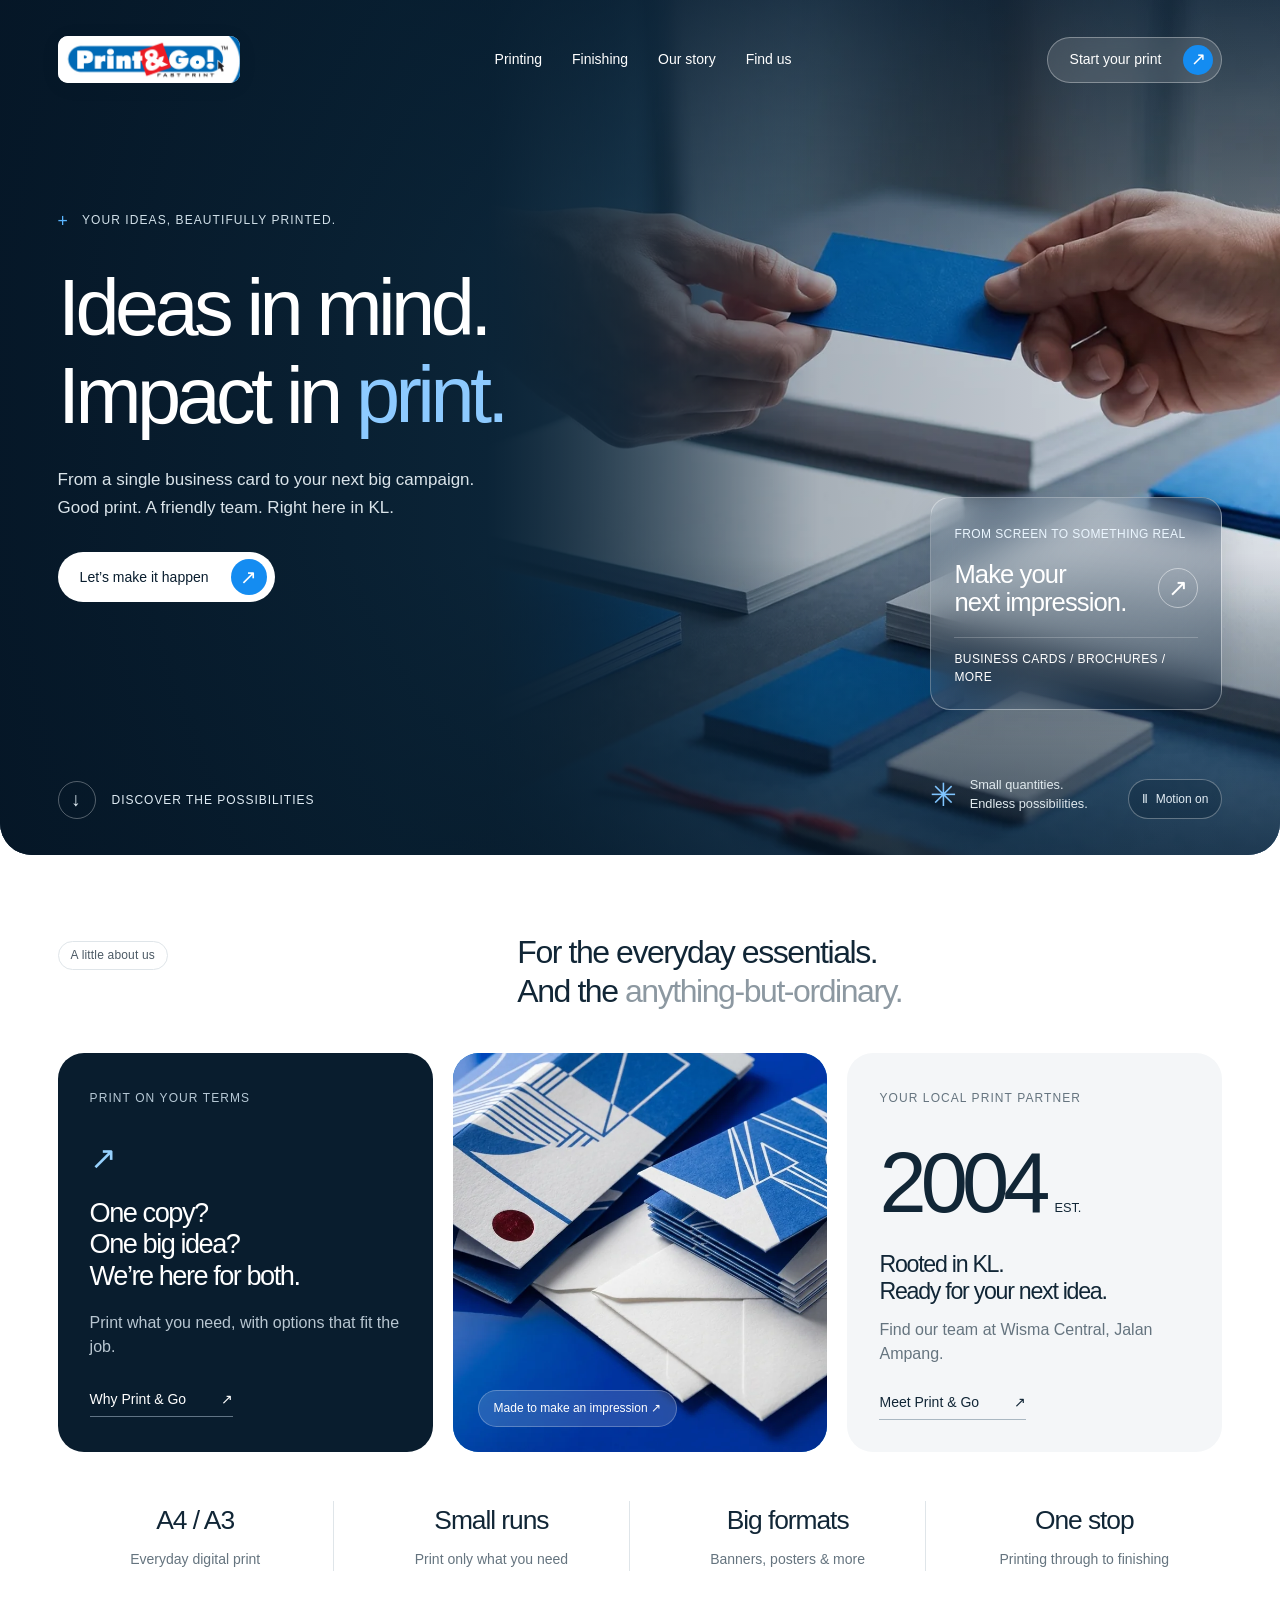
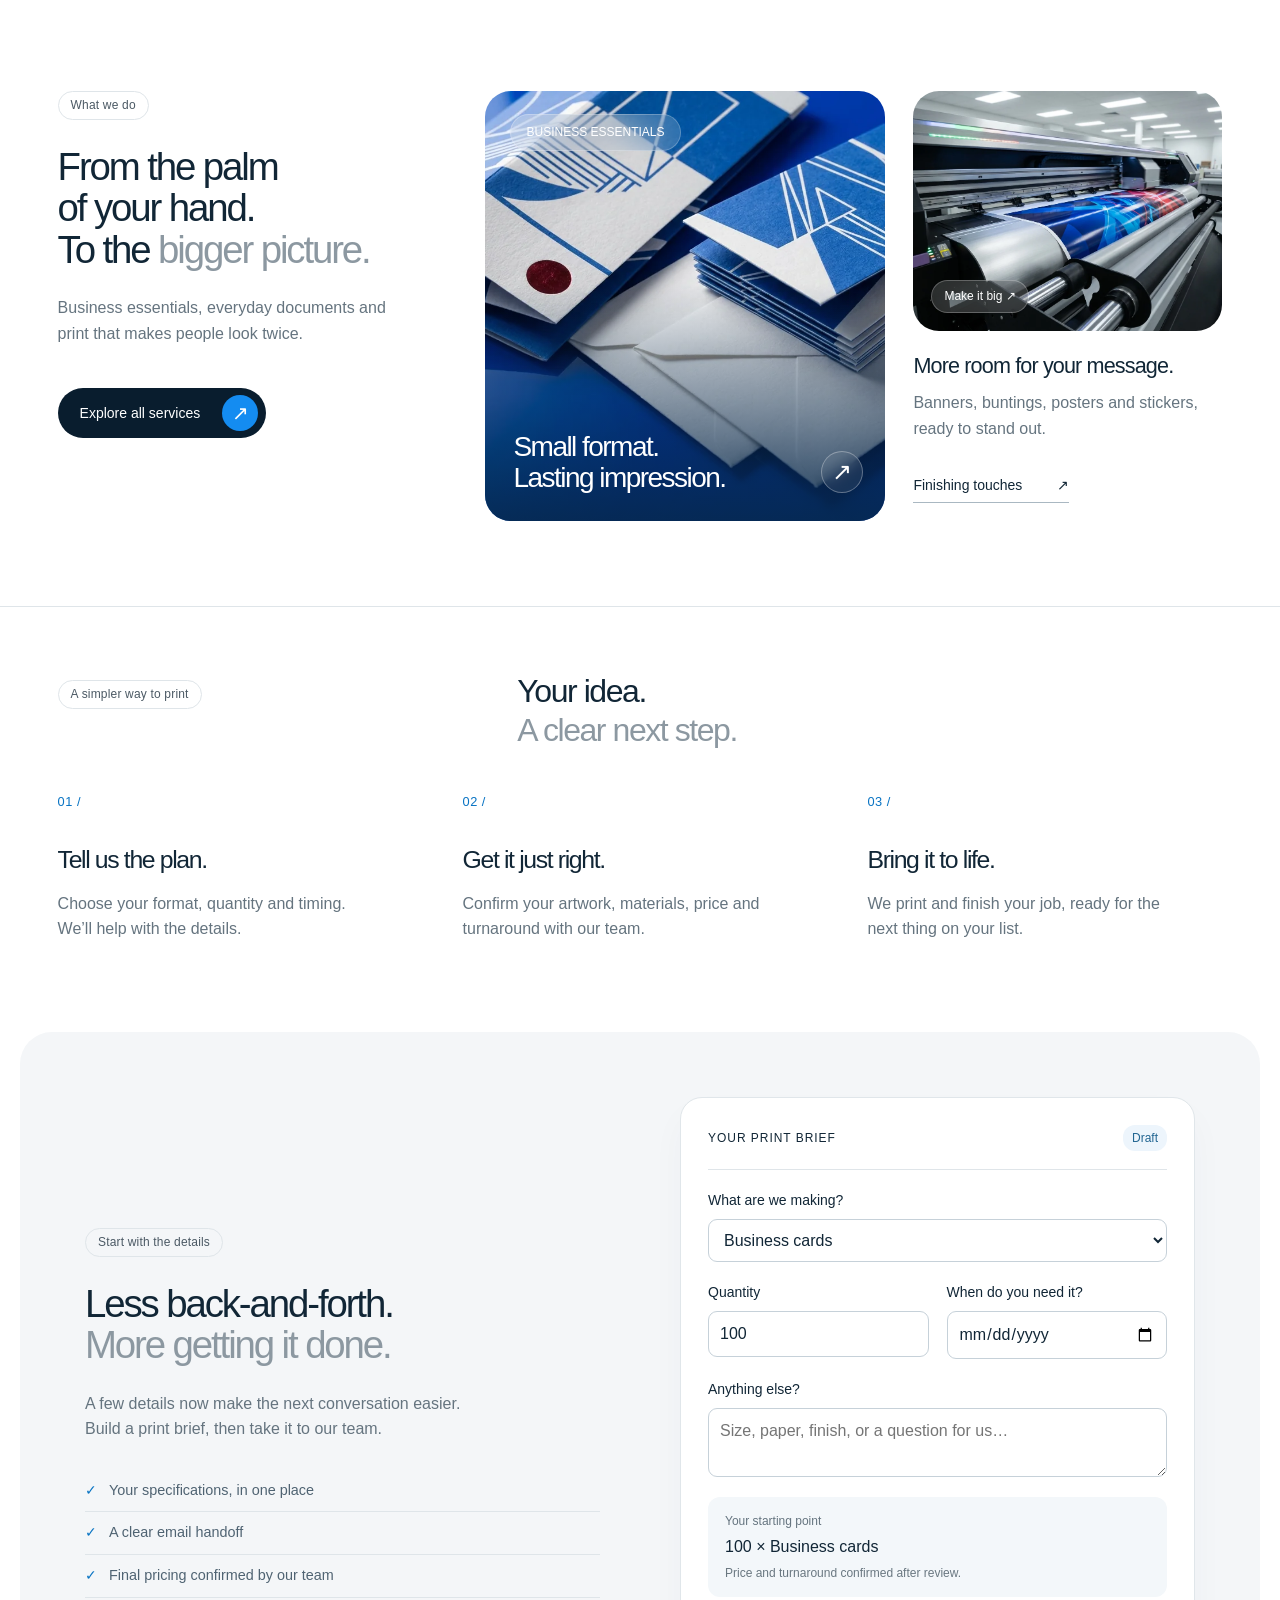
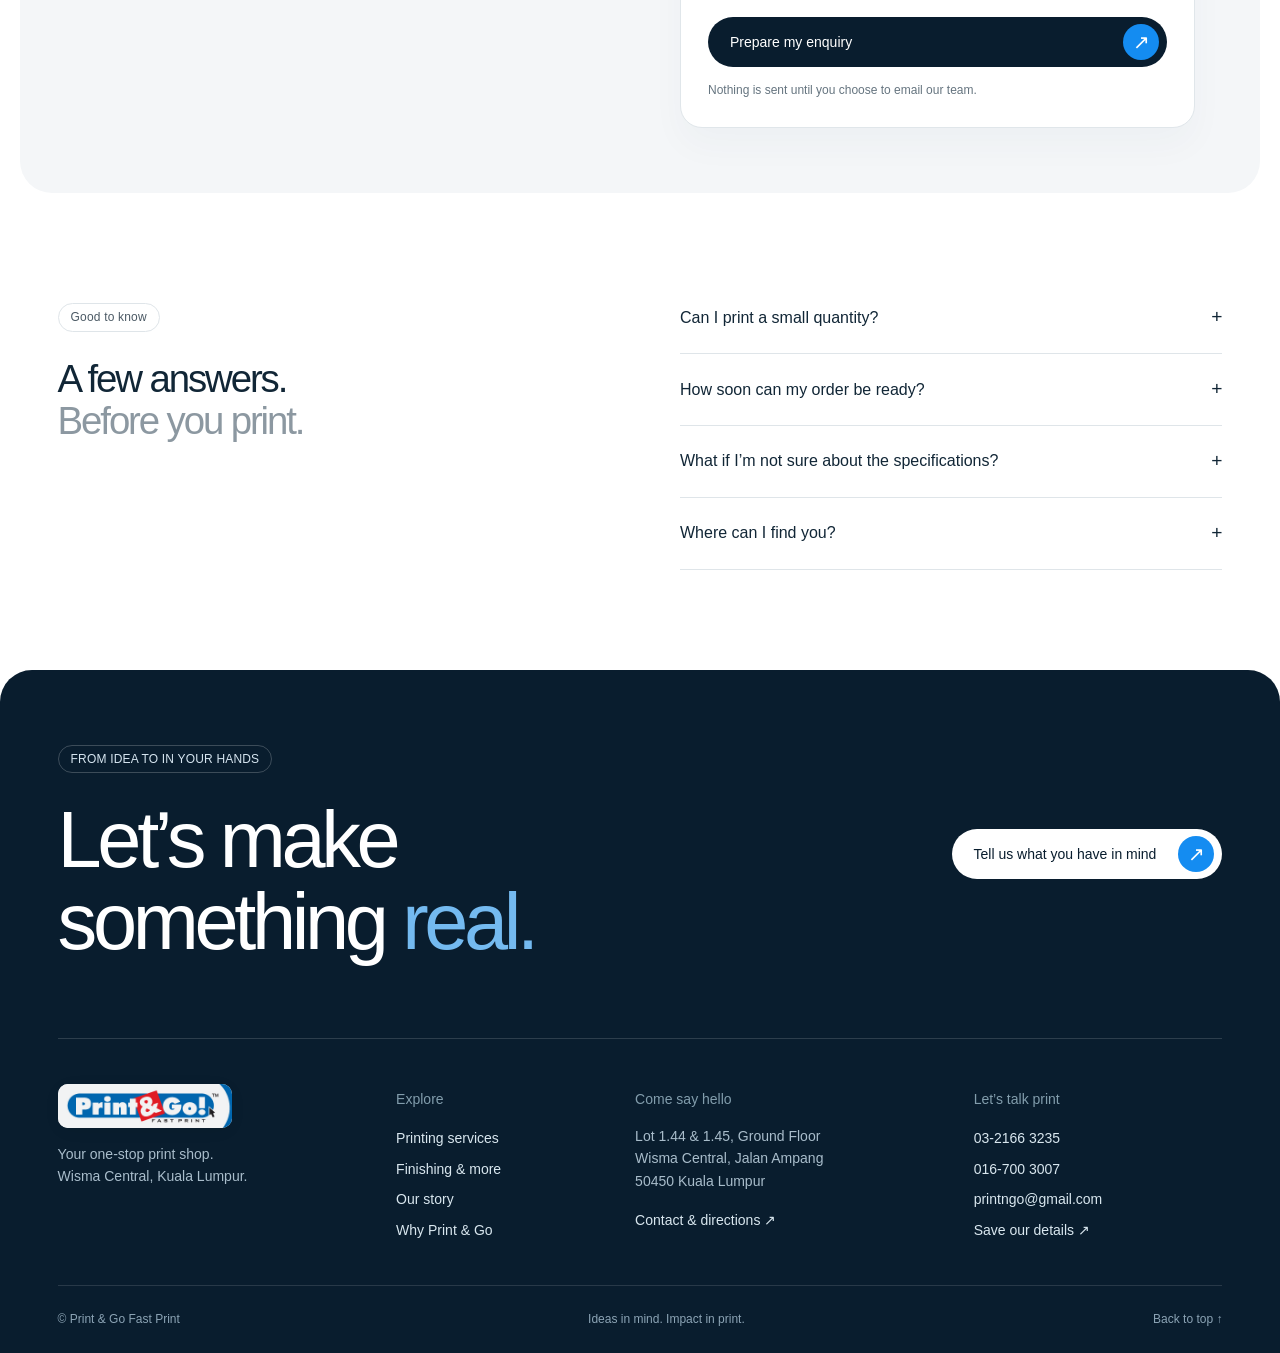
==== index.html @ 3a9301db "Publish updated Print and Go client demo" ====
<!doctype html><html lang="en"><head><meta charset="utf-8"><meta name="viewport" content="width=device-width, initial-scale=1"><meta name="theme-color" content="#092438"><title>Ideas in mind. Impact in print. | Print & Go Fast Print</title><meta name="description" content="Print & Go Fast Print, Wisma Central, Kuala Lumpur. Digital and offset printing, business cards, banners and finishing. Build your print brief and enquire."><link rel="icon" href="assets/favicon.svg" type="image/svg+xml"><link rel="preload" href="assets/dm-sans.woff2" as="font" type="font/woff2" crossorigin><link rel="stylesheet" href="assets/tokens.css"><link rel="stylesheet" href="assets/style.css"><link rel="stylesheet" href="assets/kinetic.css"><script type="module" src="assets/site.js"></script></head><body id="top" class="home"><a class="skip-link" href="#main">Skip to content</a><header class="site-header"><div class="nav-wrap"><a class="brand" href="index.html" aria-label="Print and Go home"><img src="assets/brand-header.jpg" alt="Print & Go Fast Print" width="990" height="100"></a><nav id="main-nav" aria-label="Main navigation"><a href="printingservices.html">Printing</a><a href="otherservices.html">Finishing</a><a href="aboutus.html">Our story</a><a href="contactus.html">Find us</a></nav><a class="button header-cta" href="contactus.html">Start your print <span class="arrow">↗</span></a><button class="menu-toggle" aria-expanded="false" aria-controls="main-nav" aria-label="Open navigation"><span></span><span></span></button></div></header><main id="main"><section class="hero" aria-labelledby="hero-title">
  <picture class="hero-image"><img src="assets/hero-print.webp" alt="Concept visual of hands sharing a blue business card above freshly printed stationery" fetchpriority="high" width="1600" height="900"></picture>
  <div class="hero-shade"></div>
  <div class="hero-content"><p class="eyebrow light"><span class="small-cross">+</span> YOUR IDEAS, BEAUTIFULLY PRINTED.</p>
    <h1 id="hero-title" class="kinetic" aria-label="Ideas in mind. Impact in print."><span class="line" aria-hidden="true"><span>Ideas in mind.</span></span><span class="line" aria-hidden="true"><span>Impact in <em class="kin-cycle"><span>print.</span><span>colour.</span><span>detail.</span></em></span></span></h1>
    <p class="hero-description">From a single business card to your next big campaign.<br> Good print. A friendly team. Right here in KL.</p>
    <a class="button light-button magnetic" href="contactus.html">Let’s make it happen <span class="arrow">↗</span></a>
  </div>
  <div class="hero-bottom"><a class="scroll-cue" href="#intro"><span>↓</span> DISCOVER THE POSSIBILITIES</a><div class="hero-caption"><span class="caption-mark">✳</span><p>Small quantities.<br>Endless possibilities.</p></div><button class="motion-toggle" type="button" aria-pressed="false" aria-label="Pause motion">Ⅱ <span>Motion on</span></button></div>
  <div class="hero-glass"><span class="mini-label">FROM SCREEN TO SOMETHING REAL</span><div><strong>Make your<br>next impression.</strong><a href="printingservices.html#business-cards" aria-label="Explore business card printing">↗</a></div><div class="glass-rule"></div><span>BUSINESS CARDS / BROCHURES / MORE</span></div>
</section>
<section id="intro" class="section intro-section">
 <div class="editorial-head reveal"><span class="label">A little about us</span><h2>For the everyday essentials.<br>And the <span class="muted">anything-but-ordinary.</span></h2></div>
 <div class="about-grid">
  <article class="panel navy reveal"><span class="mini-label">PRINT ON YOUR TERMS</span><span class="panel-symbol" aria-hidden="true">↗</span><h3>One copy?<br>One big idea?<br>We’re here for both.</h3><p>Print what you need, with options that fit the job.</p><a class="inline-link light" href="whyprintngo.html">Why Print & Go <span>↗</span></a></article>
  <a class="panel image-panel reveal" href="printingservices.html"><img src="assets/stationery.webp" loading="lazy" alt="Concept arrangement of blue business cards, brochures and envelopes" width="800" height="600"><span class="floating-label">Made to make an impression ↗</span></a>
  <article class="panel paper-panel reveal"><span class="mini-label">YOUR LOCAL PRINT PARTNER</span><strong class="year">2004<span>EST.</span></strong><h3>Rooted in KL.<br>Ready for your next idea.</h3><p>Find our team at Wisma Central, Jalan Ampang.</p><a class="inline-link" href="aboutus.html">Meet Print & Go <span>↗</span></a></article>
 </div>
 <div class="fact-row reveal"><div><strong>A4 / A3</strong><span>Everyday digital print</span></div><div><strong>Small runs</strong><span>Print only what you need</span></div><div><strong>Big formats</strong><span>Banners, posters & more</span></div><div><strong>One stop</strong><span>Printing through to finishing</span></div></div>
</section>
<section class="section services-section" id="services">
 <div class="service-layout"><div class="service-intro reveal"><span class="label">What we do</span><h2>From the palm<br>of your hand.<br>To the <span class="muted">bigger picture.</span></h2><p>Business essentials, everyday documents and print that makes people look twice.</p><a class="button dark-button" href="printingservices.html">Explore all services <span class="arrow">↗</span></a></div>
 <a class="feature-service reveal" href="printingservices.html#business-cards"><img src="assets/stationery.webp" loading="lazy" alt="Tactile blue and white printed stationery" width="800" height="600"><span class="floating-label top">BUSINESS ESSENTIALS</span><div class="service-image-caption"><h3>Small format.<br>Lasting impression.</h3><span class="round-arrow">↗</span></div></a>
 <div class="side-service reveal"><a href="printingservices.html#large-format"><div class="small-service-image"><img src="assets/production.webp" loading="lazy" alt="Concept close-up of a large-format printer producing vibrant graphics" width="800" height="600"><span class="floating-label">Make it big ↗</span></div><h3>More room for your message.</h3><p>Banners, buntings, posters and stickers, ready to stand out.</p></a><a class="inline-link" href="otherservices.html">Finishing touches <span>↗</span></a></div></div>
</section>
<section class="process-section section">
 <div class="editorial-head reveal"><span class="label">A simpler way to print</span><h2>Your idea.<br><span class="muted">A clear next step.</span></h2></div>
 <div class="process-grid"><article class="reveal"><span class="step-no">01 /</span><h3>Tell us the plan.</h3><p>Choose your format, quantity and timing. We’ll help with the details.</p></article><article class="reveal"><span class="step-no">02 /</span><h3>Get it just right.</h3><p>Confirm your artwork, materials, price and turnaround with our team.</p></article><article class="reveal"><span class="step-no">03 /</span><h3>Bring it to life.</h3><p>We print and finish your job, ready for the next thing on your list.</p></article></div>
</section>
<section class="brief-section section" id="print-brief"><div class="brief-copy reveal"><span class="label">Start with the details</span><h2>Less back-and-forth.<br><span class="muted">More getting it done.</span></h2><p>A few details now make the next conversation easier. Build a print brief, then take it to our team.</p><ul class="checklist"><li>Your specifications, in one place</li><li>A clear email handoff</li><li>Final pricing confirmed by our team</li></ul></div><div class="brief-module reveal" data-brief>
 <div class="module-top"><span>YOUR PRINT BRIEF</span><span class="draft-state">Draft</span></div>
 <form class="brief-form"><label>What are we making?<select name="product"><option value="business-cards">Business cards</option><option value="digital">Digital print — A4 / A3</option><option value="offset">Brochures & offset print</option><option value="large-format">Banners, posters & stickers</option><option value="binding">Binding & finishing</option></select></label><div class="field-row"><label>Quantity<input name="quantity" type="number" value="100" min="1" max="100000" required inputmode="numeric"></label><label>When do you need it?<input name="deadline" type="date"></label></div><label>Anything else?<textarea name="details" maxlength="1500" rows="2" placeholder="Size, paper, finish, or a question for us…"></textarea></label><div class="brief-summary" aria-live="polite"><span>Your starting point</span><strong data-summary>100 × Business cards</strong><small>Price and turnaround confirmed after review.</small></div><button class="button dark-button" type="submit">Prepare my enquiry <span class="arrow">↗</span></button><p class="form-note">Nothing is sent until you choose to email our team.</p></form>
 <div class="brief-ready" hidden tabindex="-1"><span class="label">BRIEF PREPARED</span><h3>A better starting point.</h3><p data-ready-summary></p><code data-reference></code><div class="ready-actions"><a data-email class="button blue-button" href="mailto:printngo@gmail.com">Open email <span class="arrow">↗</span></a><button type="button" class="inline-link" data-download>Download brief ↓</button><button type="button" class="plain-button" data-edit>Edit details</button></div><p class="form-note">This reference labels your draft; it is not an order confirmation. Attach artwork in your email app before sending.</p></div>
</div>
</section>
<section class="section faq-section"><div class="reveal"><span class="label">Good to know</span><h2>A few answers.<br><span class="muted">Before you print.</span></h2></div><div class="faq-list reveal"><details><summary>Can I print a small quantity?<span>+</span></summary><p>Yes. Print & Go offers print-on-demand services. Tell us what you need and we’ll confirm the suitable process and quantity for your product.</p></details><details><summary>How soon can my order be ready?<span>+</span></summary><p>Timing depends on the product, quantity, artwork and finish. Share your deadline when you enquire so our team can confirm what’s possible.</p></details><details><summary>What if I’m not sure about the specifications?<span>+</span></summary><p>Start with the purpose and quantity. Our team can discuss the size, material and finish with you before confirming the job.</p></details><details><summary>Where can I find you?<span>+</span></summary><p>We’re at Lot 1.44 & 1.45, Ground Floor, Wisma Central, Jalan Ampang, Kuala Lumpur. Please call ahead to confirm opening hours.</p><a class="inline-link" href="contactus.html">Contact & directions ↗</a></details></div></section>
</main><footer class="site-footer"><div class="footer-cta"><div><span class="label inverse">FROM IDEA TO IN YOUR HANDS</span><h2>Let’s make<br>something <span>real.</span></h2></div><a class="button light-button magnetic" href="contactus.html">Tell us what you have in mind <span class="arrow">↗</span></a></div><div class="footer-grid"><div><a class="brand" href="index.html" aria-label="Print and Go home"><img src="assets/brand-header.jpg" alt="Print & Go Fast Print" width="990" height="100"></a><p>Your one-stop print shop.<br>Wisma Central, Kuala Lumpur.</p></div><div><h3>Explore</h3><a href="printingservices.html">Printing services</a><a href="otherservices.html">Finishing & more</a><a href="aboutus.html">Our story</a><a href="whyprintngo.html">Why Print & Go</a></div><div><h3>Come say hello</h3><p>Lot 1.44 & 1.45, Ground Floor<br>Wisma Central, Jalan Ampang<br>50450 Kuala Lumpur</p><a href="contactus.html">Contact & directions ↗</a></div><div><h3>Let’s talk print</h3><a href="tel:+60321663235">03-2166 3235</a><a href="tel:+60167003007">016-700 3007</a><a href="mailto:printngo@gmail.com">printngo@gmail.com</a><a href="getqrcode.html">Save our details ↗</a></div></div><div class="footer-bottom"><span>© Print & Go Fast Print</span><span>Ideas in mind. Impact in print.</span><a href="#top">Back to top ↑</a></div></footer></body></html>
---- assets/tokens.css ----
@font-face{font-family:'DM Sans';src:url('dm-sans.woff2') format('woff2');font-weight:100 1000;font-style:normal;font-display:swap}
:root{--font:'DM Sans',Arial,sans-serif;--ink:#112636;--muted:#65747f;--navy:#091d2e;--blue:#0873c3;--blue-bright:#188bea;--red:#ed2334;--paper:#f4f6f8;--line:#dfe5e9;--radius:26px;--ease:cubic-bezier(.22,1,.36,1);--content:1240px;--gutter:clamp(22px,4.5vw,76px)}
---- assets/style.css ----
*{box-sizing:border-box}html{scroll-behavior:smooth;scroll-padding-top:110px}body{margin:0;font-family:var(--font);color:var(--ink);background:#fff;font-size:16px;line-height:1.5;-webkit-font-smoothing:antialiased}::selection{background:#9cd8ff;color:#091d2e}a{color:inherit;text-decoration:none}button,input,select,textarea{font:inherit}button,a{-webkit-tap-highlight-color:transparent}button{cursor:pointer}img{display:block;max-width:100%}h1,h2,h3,p{margin:0}h1,h2,h3{font-weight:500;letter-spacing:-.055em;line-height:1.08}h2{font-size:clamp(2.15rem,3.5vw,3.3rem)}h3{font-size:1.55rem}p{color:var(--muted);line-height:1.6}.muted{color:#8c98a1}a:focus-visible,button:focus-visible,input:focus-visible,select:focus-visible,textarea:focus-visible,summary:focus-visible{outline:3px solid #168cff;outline-offset:5px}.section{max-width:calc(var(--content) + 2*var(--gutter));padding:90px var(--gutter);margin:0 auto}.label{display:inline-block;border:1px solid var(--line);border-radius:100px;padding:5px 12px;font-size:.75rem;line-height:1.4;letter-spacing:.015em;color:#4b5964;margin-bottom:26px}.label.inverse{border-color:#ffffff35;color:#d6e5f0}.mini-label,.eyebrow{font-size:.72rem;letter-spacing:.09em;font-weight:500}.mini-label{color:var(--muted)}.button{display:inline-flex;align-items:center;justify-content:space-between;gap:22px;border:0;border-radius:100px;padding:7px 8px 7px 22px;min-height:50px;font-weight:500;font-size:.9rem;line-height:1.3;transition:background .2s,transform .3s var(--ease)}.button .arrow{background:#148cf1;color:white;width:36px;height:36px;border-radius:50%;display:grid;place-items:center;font-size:1.25rem;flex-shrink:0;transition:transform .25s}.button:hover .arrow{transform:rotate(45deg)}.dark-button{background:var(--navy);color:white}.blue-button{background:var(--blue);color:white}.blue-button .arrow{background:white;color:var(--blue)}.light-button{background:white;color:var(--navy)}.inline-link{display:inline-flex;gap:35px;align-items:center;font-size:.875rem;line-height:1.5;font-weight:500;border-bottom:1px solid #aab8c2;padding:6px 0;max-width:100%}.inline-link span{margin-left:auto}.inline-link.light{color:#fff;border-color:#617485}.site-header{position:relative;z-index:20;padding:22px var(--gutter);width:100%;background:#fff}.nav-wrap{max-width:var(--content);margin:auto;display:flex;align-items:center;gap:36px}.brand{display:block;position:relative;width:191px;height:49px;overflow:hidden;background:white;border-radius:10px;flex-shrink:0}.brand img{position:absolute;max-width:none;width:495px;height:50px;left:-3px;top:0}.site-header nav{display:flex;gap:30px;margin:auto;font-size:.875rem}.site-header nav a{padding:10px 0;color:#51616d;position:relative}.site-header nav a:after{position:absolute;bottom:3px;left:0;right:0;height:1px;background:currentColor;transform:scaleX(0);transform-origin:left;transition:transform .25s;content:''}.site-header nav a:hover:after,.site-header nav a[aria-current]:after{transform:scaleX(1)}.header-cta{background:var(--navy);color:#fff;white-space:nowrap;font-size:.8125rem;min-height:44px}.header-cta .arrow{width:30px;height:30px;font-size:1.125rem}.menu-toggle{display:none}.home .site-header{position:absolute;top:0;left:0;background:transparent;padding-top:36px}.home .site-header nav a{color:#fff}.home .header-cta{background:rgba(255,255,255,.13);border:1px solid #ffffff55;backdrop-filter:blur(15px)}.home .brand{width:182px;height:47px;box-shadow:0 3px 20px #0001}.home .brand img{width:478px;height:auto}.hero{position:relative;isolation:isolate;min-height:790px;height:95svh;max-height:1050px;background:#14334b;color:#fff;overflow:hidden;border-radius:0 0 32px 32px}.hero-image{position:absolute;z-index:-3;inset:0}.hero-image img{width:100%;height:100%;object-fit:cover;object-position:center}.hero-shade{position:absolute;z-index:-2;inset:0;background:linear-gradient(90deg,rgba(5,22,38,.95) 0%,rgba(7,29,46,.81) 31%,rgba(7,29,46,.28) 62%,rgba(5,22,38,.06) 100%),linear-gradient(0deg,#051626a8,transparent 35%,transparent 70%,#061b30aa)}.hero-content{max-width:calc(var(--content) + 2*var(--gutter));margin:0 auto;padding:clamp(195px,23svh,260px) var(--gutter) 180px}.hero .eyebrow{display:flex;align-items:center;gap:13px;margin-bottom:30px;color:#d1e0e9}.small-cross{color:#5ab5ff;font-size:1.1rem}.hero h1{font-size:clamp(3.8rem,6.2vw,6.4rem);font-weight:450;letter-spacing:-.058em;line-height:1.09}.hero h1 em{font-style:normal;color:#8dcaff}.kinetic .line{display:block;overflow:hidden;padding-bottom:.1em;margin-bottom:-.1em}.kinetic .line>span{display:block}.hero-description{font-size:1.05rem;color:#dae4ea;line-height:1.65;margin:27px 0 30px;max-width:430px}.hero-bottom{position:absolute;bottom:36px;left:var(--gutter);right:var(--gutter);display:flex;align-items:flex-end;gap:40px;max-width:var(--content);margin:auto}.scroll-cue{display:flex;align-items:center;gap:16px;font-size:.65rem;letter-spacing:.08em;color:#e1edf5}.scroll-cue>span{width:38px;height:38px;border:1px solid #ffffff50;border-radius:50%;display:grid;place-items:center;font-size:1.2rem}.hero-caption{display:flex;align-items:center;gap:13px;margin-left:auto}.hero-caption p{color:#e0e9ee;font-size:.8rem;line-height:1.45}.caption-mark{font-size:2rem;color:#80c5ff}.motion-toggle{border:1px solid #ffffff50;background:#061c314d;color:#e3edf5;padding:10px 13px;border-radius:30px;font-size:.75rem;display:flex;align-items:center;gap:8px}.hero-glass{position:absolute;width:275px;right:var(--gutter);bottom:145px;border:1px solid #ffffff57;background:linear-gradient(130deg,#eef8ff2b,#001a3659);backdrop-filter:blur(18px);border-radius:20px;padding:23px;color:white;box-shadow:0 12px 35px #03162b20}.hero-glass .mini-label{color:#ebf6ff;font-size:.57rem;letter-spacing:.08em}.hero-glass>div:not(.glass-rule){display:flex;align-items:center;margin-top:15px;gap:20px}.hero-glass strong{font-size:1.5rem;font-weight:450;line-height:1.12;letter-spacing:-.035em}.hero-glass a{border:1px solid #ffffff77;display:grid;place-items:center;width:40px;height:40px;flex-shrink:0;margin-left:auto;border-radius:50%;font-size:1.5rem}.glass-rule{height:1px;background:#ffffff35;margin:20px 0 12px}.hero-glass>span:last-child{font-size:.56rem;letter-spacing:.08em}.editorial-head{display:grid;grid-template-columns:1fr 1.7fr;gap:45px;align-items:start;margin-bottom:42px}.editorial-head>.label{justify-self:start;margin:8px 0}.intro-section{padding-top:78px;padding-bottom:30px}.editorial-head h2{font-size:clamp(1.8rem,2.5vw,2.5rem);line-height:1.22;letter-spacing:-.045em}.about-grid{display:grid;grid-template-columns:1fr 1fr 1fr;gap:20px}.panel{position:relative;border-radius:var(--radius);overflow:hidden;padding:32px;min-height:350px}.navy{background:var(--navy);color:#fff}.navy p{color:#b8c6d1}.navy .mini-label,.navy .step-no{color:#b7c9d6}.panel-symbol{display:block;font-size:2rem;margin:25px 0 15px;color:#97d1fd}.panel h3{font-size:1.7rem;line-height:1.15}.panel p{font-size:.9375rem;line-height:1.5;margin:20px 0 18px}.panel .inline-link{margin-top:6px}.image-panel{padding:0;background:#0873c3}.image-panel>img{width:100%;height:100%;object-fit:cover;position:absolute;inset:0;transition:transform .8s var(--ease)}.image-panel:hover>img{transform:scale(1.04)}.floating-label{position:absolute;bottom:25px;left:25px;right:auto;max-width:calc(100% - 50px);color:#fff;background:#ffffff24;backdrop-filter:blur(20px);border:1px solid #ffffff40;border-radius:99px;padding:9px 15px;font-size:.75rem;line-height:1.4}.paper-panel{background:var(--paper)}.year{font-size:5.3rem;letter-spacing:-.07em;font-weight:450;line-height:1;display:block;margin:32px 0 25px}.year span{font-size:.8rem;letter-spacing:0;margin-left:10px}.paper-panel h3{font-size:1.45rem}.paper-panel p{margin:14px 0}.fact-row{display:grid;grid-template-columns:repeat(4,1fr);padding:49px 0 25px;text-align:center;gap:20px}.fact-row>div{border-right:1px solid var(--line)}.fact-row>div:last-child{border:0}.fact-row strong{font-size:1.65rem;font-weight:450;letter-spacing:-.04em;display:block;margin-bottom:6px}.fact-row span{color:var(--muted);font-size:.8rem}.service-layout{display:grid;grid-template-columns:1.1fr 1.1fr .85fr;gap:28px;align-items:start}.service-intro{padding-right:15px}.service-intro h2{font-size:clamp(2rem,3vw,2.85rem)}.service-intro p{margin:25px 0;font-size:1rem;max-width:340px}.service-intro .button{margin-top:17px}.feature-service{position:relative;display:block;height:430px;border-radius:var(--radius);overflow:hidden;background:#0069bb}.feature-service img{width:100%;height:100%;object-fit:cover;transition:transform .8s var(--ease)}.feature-service:hover img{transform:scale(1.04)}.feature-service:after{content:'';position:absolute;inset:45% 0 0;background:linear-gradient(transparent,#06284ce0);pointer-events:none}.floating-label.top{top:23px;bottom:auto;font-size:.65rem;z-index:2}.service-image-caption{position:absolute;bottom:28px;left:28px;right:22px;z-index:2;color:#fff;display:flex;align-items:flex-end;gap:15px}.service-image-caption h3{font-size:1.75rem}.round-arrow{display:grid;place-items:center;width:42px;height:42px;border:1px solid #ffffff50;background:#ffffff15;backdrop-filter:blur(8px);border-radius:50%;flex-shrink:0;margin-left:auto;font-size:1.5rem}.small-service-image{height:240px;position:relative;overflow:hidden;border-radius:var(--radius);background:#eee}.small-service-image img{height:100%;width:100%;object-fit:cover;transition:transform .8s var(--ease)}.small-service-image:hover img{transform:scale(1.04)}.small-service-image .floating-label{left:18px;bottom:18px;padding:7px 12px}.side-service h3{font-size:1.35rem;margin:23px 0 13px;letter-spacing:-.04em}.side-service p{font-size:.9375rem}.side-service>.inline-link{margin-top:28px}.services-section{padding-top:65px;padding-bottom:85px}.process-section{border-top:1px solid var(--line);padding-top:65px;padding-bottom:70px}.process-grid{display:grid;grid-template-columns:repeat(3,1fr);gap:50px}.process-grid article{padding-right:20px}.step-no{font-size:.8rem;letter-spacing:.04em;color:var(--blue);display:block;margin-bottom:36px}.process-grid h3{font-size:1.55rem;margin-bottom:17px}.process-grid p{font-size:.9375rem;max-width:305px}.brief-section{background:var(--paper);border-radius:32px;display:grid;grid-template-columns:1fr 1fr;gap:80px;max-width:var(--content);padding:65px;margin-top:20px;margin-bottom:20px;align-items:center}.brief-copy h2{font-size:clamp(2rem,3vw,3rem)}.brief-copy p{margin:25px 0;max-width:410px}.checklist{list-style:none;padding:0;margin:28px 0 0;color:#4f6372;font-size:.9rem}.checklist li{padding:10px 0;border-bottom:1px solid var(--line)}.checklist li:before{content:'✓';color:var(--blue);margin-right:12px}.brief-module{background:#fff;border:1px solid #e0e6ea;border-radius:22px;box-shadow:0 18px 35px #15375108;min-width:0;padding:27px}.module-top{display:flex;justify-content:space-between;align-items:center;border-bottom:1px solid var(--line);padding-bottom:18px;margin-bottom:20px;font-size:.65rem;letter-spacing:.08em}.draft-state{background:#edf5fc;color:#226692;letter-spacing:0;padding:4px 9px;border-radius:12px}.brief-form label{font-size:.75rem}.brief-form input,.brief-form select,.brief-form textarea{font-size:.875rem;padding:11px}.field-row{display:grid;grid-template-columns:1fr 1fr;gap:18px}.brief-summary{border-radius:12px;background:#f3f7fa;padding:15px 17px;display:flex;flex-direction:column;gap:5px;margin-bottom:20px}.brief-summary span{font-size:.75rem;color:var(--muted)}.brief-summary strong{font-weight:500;font-size:1rem}.brief-summary small{font-size:.6875rem;color:#697780}.brief-form>.button{width:100%}.brief-form .form-note{font-size:.68rem;margin:14px 0 0}.brief-ready h3{font-size:2rem;margin:15px 0}.brief-ready p{font-size:.9375rem;white-space:pre-line}.brief-ready code{display:block;margin:20px 0;font-size:.75rem;color:var(--blue)}.ready-actions{display:flex;flex-wrap:wrap;gap:14px;align-items:center;margin:25px 0}.ready-actions .button{width:100%}.plain-button{border:0;background:none;color:var(--muted);padding:10px;font-size:.875rem}.ready-actions .inline-link{background:none;border-top:0;border-right:0;border-left:0;font-size:.8125rem}.faq-section{display:grid;grid-template-columns:1fr 1fr;gap:80px;padding-top:90px;padding-bottom:100px}.faq-section h2{font-size:clamp(2rem,3vw,2.8rem)}details{border-bottom:1px solid var(--line);padding:21px 0}details:first-child{padding-top:0}summary{display:flex;justify-content:space-between;align-items:center;gap:30px;font-size:1rem;cursor:pointer;list-style:none}summary::-webkit-details-marker{display:none}summary span{font-size:1.2rem;transition:transform .2s}details[open] summary span{transform:rotate(45deg)}details p{font-size:.9375rem;margin:18px 0 5px;padding-right:20px}.site-footer{background:var(--navy);color:#fff;padding:75px var(--gutter) 25px;border-radius:32px 32px 0 0}.footer-cta{max-width:var(--content);margin:auto;display:flex;align-items:center;justify-content:space-between;gap:40px;padding-bottom:75px}.footer-cta h2{font-size:clamp(3.4rem,6.2vw,6.2rem);font-weight:400;line-height:1.03}.footer-cta h2>span{color:#74baf0}.footer-grid{max-width:var(--content);margin:auto;border-top:1px solid #ffffff25;padding-top:45px;display:grid;grid-template-columns:1.2fr .8fr 1.2fr 1fr;gap:40px}.footer-grid .brand{width:174px;height:44px;opacity:.95}.footer-grid .brand img{width:452px;height:auto}.footer-grid p{font-size:.8125rem;color:#a9bdcb;margin:15px 0}.footer-grid h3{font-size:.8rem;letter-spacing:0;font-weight:500;margin:8px 0 18px;color:#829dac}.footer-grid a:not(.brand){display:block;font-size:.8125rem;color:#d9e7ef;line-height:1.9;margin:4px 0}.footer-bottom{max-width:var(--content);margin:38px auto 0;padding-top:24px;border-top:1px solid #ffffff20;display:flex;gap:20px;justify-content:space-between;color:#8ca4b5;font-size:.6875rem}.skip-link{position:absolute;top:-200px;left:20px;padding:12px;background:#fff;z-index:100}.skip-link:focus{top:15px}.page-intro{padding-top:70px;padding-bottom:60px;border-bottom:1px solid var(--line)}.page-intro h1{font-size:clamp(3.4rem,6vw,5.8rem);max-width:970px;font-weight:450;margin-bottom:28px}.page-intro h1>span{color:#8295a3}.page-intro>p{font-size:1.075rem;max-width:620px}.service-jump{display:flex;flex-wrap:wrap;gap:10px;padding-top:25px;padding-bottom:15px}.service-jump a{border:1px solid var(--line);border-radius:99px;padding:10px 16px;font-size:.8rem}.service-jump a:hover{background:var(--paper)}.catalogue{padding-top:45px;padding-bottom:40px}.catalogue-row{display:grid;grid-template-columns:1fr 1fr;gap:70px;align-items:center;border-bottom:1px solid var(--line);padding-bottom:60px;margin-bottom:60px;scroll-margin-top:40px}.catalogue-row:nth-child(even) .catalogue-image{order:2}.catalogue-image{position:relative;height:380px;border-radius:var(--radius);overflow:hidden;background:#0a73bd}.catalogue-image>img{height:100%;width:100%;object-fit:cover}.catalogue-copy h2{font-size:2.7rem;margin:18px 0}.catalogue-copy h3{font-size:1.4rem;letter-spacing:-.03em;margin-bottom:20px}.catalogue-copy p{max-width:470px}.catalogue-copy>.button{margin-top:26px}.finishing-grid{display:grid;grid-template-columns:repeat(3,1fr);gap:22px;padding-top:55px}.finish-card{border-radius:var(--radius);padding:32px;min-height:310px;background:var(--paper);display:flex;flex-direction:column}.finish-card.navy{background:var(--navy)}.finish-card h2{font-size:2rem;margin-bottom:20px}.finish-card p{font-size:.9375rem;margin-bottom:25px}.finish-card>.inline-link{margin-top:auto;align-self:flex-start;gap:20px}.story-layout{display:grid;grid-template-columns:1fr 1fr;gap:70px;align-items:center}.story-picture{border-radius:var(--radius);position:relative;overflow:hidden;height:530px;background:#0672be}.story-picture img{width:100%;height:100%;object-fit:cover}.story-layout h2{font-size:2.7rem;margin-bottom:25px}.story-layout p{margin-bottom:20px}.story-layout .button{margin-top:15px}.values{padding-top:0}.values>.label{margin-bottom:45px}.reasons{display:grid;grid-template-columns:repeat(3,1fr);gap:22px}.reasons h2{font-size:2.6rem;margin-bottom:25px}.reasons .panel{min-height:360px}.cobalt{background:var(--blue);color:white}.cobalt p,.cobalt .step-no{color:#e1f0ff}.contact-layout{display:grid;grid-template-columns:1.15fr .85fr;gap:90px;padding-top:60px}.form-heading{display:flex;justify-content:space-between;gap:15px;align-items:center;margin-bottom:22px}.form-heading .label{margin:0}.form-channel{font-size:.625rem;letter-spacing:.08em;color:var(--muted)}label{display:block;font-size:.875rem;margin-bottom:20px}input,select,textarea{display:block;margin-top:8px;width:100%;border:1px solid #c6d1d9;background:#fff;border-radius:9px;padding:13px 14px;color:var(--ink);min-width:0;font-size:1rem;line-height:1.4}textarea{resize:vertical}input[aria-invalid=true],select[aria-invalid=true],textarea[aria-invalid=true]{border-color:#c83443}.field-error{color:#ba2134;font-size:.75rem;margin-top:7px;display:block}.field-error:empty{display:none}.form-note{font-size:.8125rem;line-height:1.6;margin-bottom:22px}.form-feedback{margin-top:20px;padding:18px;border:1px solid var(--line);border-radius:14px;background:var(--paper);font-size:.875rem}.form-feedback a{display:inline-block;text-decoration:underline;color:var(--blue);margin:8px 10px 0 0}.contact-card{padding:36px;border-radius:var(--radius)}.contact-card h2{font-size:2.4rem;margin-bottom:25px}.contact-card p{font-size:.9375rem;margin-bottom:25px}.contact-direct{padding:32px 5px}.contact-direct h3{font-size:1.25rem;margin-bottom:20px}.contact-direct a{display:block;font-size:1rem;line-height:2}.contact-direct p{margin-top:20px;font-size:.8125rem}.qr-grid{display:grid;grid-template-columns:1fr 1fr;gap:30px}.qr-grid .panel{padding:45px}.qr{margin:20px 0 35px;border-radius:8px}.qr-grid h2{font-size:2.2rem;margin-bottom:30px}[hidden]{display:none!important}
/* Enhancement remains readable without JavaScript. */
.motion-active .hero .kinetic .line>span{animation:headline-enter 1.2s var(--ease) both}.motion-active .hero .kinetic .line:nth-child(2)>span{animation-delay:.18s}.motion-active .hero-description{animation:fade-enter 1.1s .3s var(--ease) both}.motion-active .hero-glass{animation:fade-enter 1.2s .55s var(--ease) both}.motion-active .reveal{opacity:0;transform:translateY(22px);transition:opacity .75s var(--ease),transform .85s var(--ease)}.motion-active .reveal.is-visible{opacity:1;transform:translateY(0)}@keyframes headline-enter{from{transform:translateY(112%) rotate(2deg);filter:blur(7px);opacity:0}to{transform:translateY(0) rotate(0);filter:blur(0);opacity:1}}@keyframes fade-enter{from{opacity:0;transform:translateY(18px)}to{opacity:1;transform:translateY(0)}}
@media(min-width:1500px){.hero-bottom{left:calc((100vw - 1240px)/2);right:calc((100vw - 1240px)/2)}.hero-glass{right:calc((100vw - 1240px)/2)}}
@media(max-width:1100px){.nav-wrap{gap:20px}.site-header nav{gap:20px}.brand{width:175px;height:45px}.brand img{width:454px;height:auto}.hero{min-height:740px;height:90svh}.hero h1{font-size:5.4rem}.hero-glass{width:240px;bottom:140px}.hero-content{padding-top:200px}.hero-description{max-width:360px}.panel{padding:25px}.panel h3{font-size:1.5rem}.year{font-size:4.5rem}.section{padding-top:65px;padding-bottom:65px}.intro-section{padding-bottom:25px}.services-section{padding-top:35px}.service-layout{gap:20px;grid-template-columns:1fr 1fr}.service-intro{grid-column:1/-1;display:grid;grid-template-columns:1.3fr 1fr;column-gap:60px;margin-bottom:16px}.service-intro .label{justify-self:start;grid-column:1/-1;margin-bottom:18px}.service-intro h2{grid-row:2/4}.service-intro p{margin:0}.service-intro .button{justify-self:start}.feature-service{height:410px}.small-service-image{height:260px}.brief-section{margin-left:var(--gutter);margin-right:var(--gutter);padding:40px;gap:35px}.process-grid{gap:25px}.faq-section{gap:45px}.footer-grid{gap:25px}.catalogue-row{gap:35px}.catalogue-copy h2{font-size:2.3rem}.finishing-grid{grid-template-columns:repeat(2,1fr)}.contact-layout{gap:45px}.story-layout{gap:40px}.story-layout h2{font-size:2.2rem}}
@media(max-width:760px){:root{--radius:22px}.home .site-header{padding-top:23px}.site-header{padding-top:18px;padding-bottom:18px}.nav-wrap{gap:12px;flex-wrap:wrap}.site-header .brand,.home .brand{width:156px;height:40px}.site-header .brand img,.home .brand img{width:407px;height:auto}.header-cta{margin-left:auto;min-height:40px;font-size:.7rem;padding-left:14px;gap:10px}.header-cta .arrow{width:27px;height:27px;font-size:1rem}.menu-toggle{border:1px solid #9badba55;background:transparent;width:40px;height:40px;border-radius:50%;display:flex;align-items:center;justify-content:center;flex-direction:column;gap:5px;color:var(--ink)}.menu-toggle span{width:14px;height:1px;background:currentColor;transition:transform .2s}.home .menu-toggle{color:white;border-color:#ffffff60}.menu-toggle[aria-expanded=true] span:first-child{transform:translateY(3px) rotate(45deg)}.menu-toggle[aria-expanded=true] span:last-child{transform:translateY(-3px) rotate(-45deg)}.site-header nav{display:none;order:4;flex-direction:column;gap:0;width:100%;background:#fff;padding:12px 20px;border-radius:18px;margin:8px 0 0;box-shadow:0 20px 35px #061c3130}.site-header nav.open{display:flex}.site-header nav a,.home .site-header nav a{color:var(--ink);padding:13px 0}.site-header nav a:after{display:none}.hero{min-height:780px;height:94svh;max-height:950px;border-radius:0 0 26px 26px}.hero-image img{object-position:62% center}.hero-shade{background:linear-gradient(180deg,#071f37cc 0%,#062139db 23%,#062139b0 46%,#05203930 68%,#04172dd9 100%),linear-gradient(90deg,#05233a55,transparent)}.hero-content{padding:140px var(--gutter) 260px}.hero .eyebrow{font-size:.62rem;margin-bottom:23px;gap:9px}.hero h1{font-size:clamp(2.9rem,8.6vw,4.4rem);line-height:1.06}.hero-description{font-size:.9rem;max-width:350px;margin-top:23px;margin-bottom:24px}.hero-description br{display:none}.hero-content>.button{font-size:.8rem;min-height:46px;padding-left:19px}.hero-content>.button .arrow{width:32px;height:32px}.hero-glass{width:220px;right:var(--gutter);bottom:104px;padding:18px;border-radius:17px}.hero-glass strong{font-size:1.3rem}.hero-glass .mini-label{font-size:.48rem}.hero-glass>span:last-child{font-size:.5rem}.hero-glass>div:not(.glass-rule){margin-top:12px}.glass-rule{margin:15px 0 10px}.hero-bottom{bottom:27px;gap:15px;align-items:center}.hero-caption{display:none}.scroll-cue{font-size:.55rem;gap:10px}.scroll-cue>span{width:32px;height:32px;font-size:1rem}.motion-toggle{margin-left:auto;font-size:.65rem;padding:9px}.motion-toggle span{display:none}.section{padding:55px var(--gutter)}.editorial-head{grid-template-columns:1fr;gap:22px;margin-bottom:30px}.editorial-head .label{margin:0}.editorial-head h2{font-size:1.85rem}.about-grid{grid-template-columns:1fr 1fr;gap:15px}.about-grid>.panel:first-child{grid-column:1/-1;min-height:0;padding:27px;display:grid;grid-template-columns:1fr 1fr;column-gap:20px}.about-grid>.panel:first-child>.mini-label{grid-column:1/-1}.about-grid>.panel:first-child>.panel-symbol{grid-column:1;grid-row:2;margin:20px 0 13px}.about-grid>.panel:first-child h3{grid-column:1;grid-row:3/5;font-size:1.75rem}.about-grid>.panel:first-child p{grid-column:2;grid-row:3;margin:0;font-size:.875rem}.about-grid>.panel:first-child .inline-link{grid-column:2;grid-row:4;margin-top:20px;align-self:start;gap:15px}.panel{min-height:340px;padding:23px}.paper-panel .mini-label{font-size:.56rem}.year{font-size:3.8rem;margin:30px 0 20px}.year span{font-size:.65rem;margin-left:5px}.paper-panel h3{font-size:1.25rem}.panel p{font-size:.8125rem}.panel .inline-link{font-size:.75rem;gap:10px}.image-panel .floating-label{left:15px;bottom:20px;max-width:calc(100% - 30px);font-size:.62rem;padding:8px 12px}.fact-row{grid-template-columns:1fr 1fr;row-gap:25px;padding:32px 0 0}.fact-row>div:nth-child(2){border:0}.fact-row strong{font-size:1.35rem}.fact-row span{font-size:.7rem}.intro-section{padding-bottom:30px}.services-section{padding-top:30px}.service-layout{gap:15px}.service-intro{grid-template-columns:1fr;gap:0;margin-bottom:13px}.service-intro h2{grid-row:auto;font-size:2.2rem}.service-intro h2 br{display:none}.service-intro p{margin:20px 0 5px;max-width:100%}.service-intro .button{margin-top:20px}.feature-service{height:340px}.service-image-caption{bottom:20px;left:20px;right:15px;display:block}.service-image-caption h3{font-size:1.4rem}.round-arrow{width:32px;height:32px;font-size:1.15rem;margin-top:15px;margin-left:0}.floating-label.top{top:18px;left:18px;font-size:.48rem;padding:7px 10px;max-width:calc(100% - 30px)}.small-service-image{height:185px}.small-service-image .floating-label{left:12px;font-size:.6rem;padding:7px 9px;max-width:calc(100% - 20px)}.side-service h3{font-size:1.15rem;margin:17px 0 10px}.side-service p{font-size:.8125rem}.side-service>.inline-link{font-size:.75rem;margin-top:14px;gap:10px}.process-grid{grid-template-columns:1fr;gap:0}.process-grid article{position:relative;border-top:1px solid var(--line);padding:26px 0 26px 50px}.process-grid .step-no{position:absolute;left:0;top:29px;font-size:.7rem;margin:0}.process-grid h3{font-size:1.45rem;margin-bottom:12px}.process-grid p{max-width:100%;font-size:.9rem}.process-section{padding-bottom:25px}.brief-section{grid-template-columns:1fr;padding:30px 20px;gap:32px;border-radius:24px;margin-top:0;margin-bottom:10px}.brief-copy h2{font-size:2.2rem}.brief-copy p{font-size:.9375rem;margin:20px 0}.checklist{margin-top:20px;font-size:.8125rem}.brief-module{padding:22px;border-radius:18px}.faq-section{grid-template-columns:1fr;gap:30px}.faq-section h2{font-size:2.1rem}.faq-list summary{font-size:.9375rem}.faq-list p{font-size:.875rem}.site-footer{padding:50px var(--gutter) 25px;border-radius:26px 26px 0 0}.footer-cta{display:block;padding-bottom:45px}.footer-cta h2{font-size:3.8rem}.footer-cta>.button{margin-top:30px;font-size:.8rem}.footer-grid{grid-template-columns:1fr 1fr;gap:32px 20px;padding-top:35px}.footer-grid>div:first-child{grid-column:1/-1}.footer-grid>div:nth-child(4){grid-column:1/-1}.footer-bottom{flex-wrap:wrap;font-size:.625rem;gap:12px}.footer-bottom>span:nth-child(2){display:none}.page-intro{padding-top:40px;padding-bottom:40px}.page-intro h1{font-size:3.05rem}.page-intro>p{font-size:1rem}.service-jump{padding-top:22px;padding-bottom:0;gap:8px}.service-jump a{font-size:.7rem;padding:8px 12px}.catalogue{padding-top:32px}.catalogue-row{grid-template-columns:1fr;gap:28px;padding-bottom:38px;margin-bottom:38px}.catalogue-row:nth-child(even) .catalogue-image{order:0}.catalogue-image{height:300px}.catalogue-copy h2{font-size:2.2rem;margin:15px 0}.catalogue-copy h3{font-size:1.3rem}.catalogue-copy p{font-size:.9375rem}.catalogue-copy .mini-label{font-size:.65rem}.finishing-grid{grid-template-columns:1fr;gap:15px;padding-top:30px}.finish-card{padding:28px;min-height:280px}.finish-card .step-no{margin-bottom:25px}.finish-card p{font-size:.9375rem}.story-layout{grid-template-columns:1fr;gap:35px}.story-picture{height:350px}.story-layout h2{font-size:2.2rem}.story-layout p{font-size:.9375rem}.values{padding-top:0}.reasons{grid-template-columns:1fr;gap:18px}.reasons .panel{min-height:270px}.reasons .panel h2{font-size:2.2rem}.reasons .panel p{font-size:1rem}.contact-layout{grid-template-columns:1fr;gap:40px;padding-top:35px}.contact-card{padding:28px}.contact-card h2{font-size:2.2rem}.contact-direct{padding-bottom:0}.qr-grid{grid-template-columns:1fr;gap:20px}.qr-grid .panel{padding:30px}.qr-grid h2{font-size:1.9rem}}
@media(max-width:380px){.header-cta{display:none}.menu-toggle{margin-left:auto}.hero{min-height:750px}.hero h1{font-size:2.7rem}.hero-content{padding-top:130px}.hero-glass{bottom:90px}.hero-description{font-size:.875rem}.about-grid{grid-template-columns:1fr}.about-grid>.panel:first-child{display:block}.about-grid>.panel:first-child h3{margin-bottom:15px}.about-grid>.panel:first-child p{margin-bottom:10px}.image-panel{height:300px;min-height:300px}.paper-panel{min-height:0}.paper-panel .mini-label{font-size:.65rem}.service-layout{grid-template-columns:1fr}.feature-service{height:360px}.small-service-image{height:230px}.side-service h3{font-size:1.4rem}.side-service p{font-size:1rem}.field-row{grid-template-columns:1fr;gap:0}.brief-module{padding:18px}.footer-grid{grid-template-columns:1fr}.footer-grid>div{grid-column:auto!important}.footer-cta h2{font-size:3.25rem}.page-intro h1{font-size:2.65rem}}
@media(prefers-reduced-motion:reduce){html{scroll-behavior:auto}*,*:before,*:after{animation:none!important;transition:none!important}.reveal{opacity:1!important;transform:none!important}.magnetic{transform:none!important}}
.motion-paused *, .motion-paused *:before,.motion-paused *:after{animation:none!important;transition:none!important}.motion-paused .reveal{opacity:1!important;transform:none!important}.motion-paused .magnetic{transform:none!important}.motion-paused{scroll-behavior:auto}
/* Final legibility and image-composition pass. */
.hero-image{mask-image:linear-gradient(90deg,transparent 0%,transparent 24%,#000 52%)}
.hero-glass .mini-label,.hero-glass>span:last-child{font-size:.75rem;letter-spacing:.035em}.hero-glass{width:292px}.hero-glass strong{font-size:1.6rem}.hero-glass>span:last-child{display:block;line-height:1.5}
.hero .eyebrow,.scroll-cue,.module-top,.form-channel,.floating-label.top,.footer-bottom{font-size:.75rem}.mini-label{font-size:.75rem}.brief-summary small,.brief-form .form-note{font-size:.75rem}.brief-form label{font-size:.875rem}.brief-form input,.brief-form select,.brief-form textarea{font-size:1rem}.panel p,.side-service p,.process-grid p,details p,.catalogue-copy p,.finish-card p{font-size:1rem}.fact-row span,.footer-grid p,.footer-grid a:not(.brand),.footer-grid h3{font-size:.875rem}.inline-link,.header-cta,.button{font-size:.875rem}.hero-description{font-size:1.0625rem}
@media(max-width:760px){.header-cta{display:none}.menu-toggle{margin-left:auto}.hero-image{mask-image:none}.hero .eyebrow{font-size:.75rem;letter-spacing:.035em}.hero-description{font-size:1rem}.hero-glass{width:245px;padding:18px;bottom:100px}.hero-glass .mini-label,.hero-glass>span:last-child{font-size:.75rem}.hero-glass strong{font-size:1.3rem}.hero-glass>div:not(.glass-rule){margin-top:10px}.hero-glass a{width:36px;height:36px}.scroll-cue{font-size:.65rem;letter-spacing:.02em}.floating-label.top,.image-panel .floating-label,.small-service-image .floating-label,.paper-panel .mini-label{font-size:.75rem}.floating-label.top{letter-spacing:0}.panel .inline-link,.side-service>.inline-link,.ready-actions .inline-link{font-size:.875rem}.about-grid>.panel:first-child p{font-size:1rem}.service-jump a{font-size:.8125rem}.brief-copy p,.story-layout p,.faq-list p,.form-note{font-size:1rem}.footer-bottom{font-size:.75rem}.footer-grid{gap:30px 20px}.fact-row span{font-size:.8125rem}.hero-content{padding-top:140px}.hero .eyebrow{margin-bottom:22px}}
@media(max-width:380px){.hero{min-height:860px}.hero-content{padding-top:120px}.hero .eyebrow{font-size:.65rem}.hero-glass{width:235px;bottom:92px}.hero-description{font-size:1rem}}
@media(min-width:761px){.hero-image{mask-image:linear-gradient(90deg,transparent 0%,transparent 38%,#000 64%)}.hero-description{max-width:480px}}
@media(max-width:520px){.about-grid{grid-template-columns:1fr}.about-grid>.image-panel{height:330px;min-height:330px}.about-grid>.paper-panel{min-height:0;padding:28px}.about-grid>.paper-panel .mini-label{font-size:.75rem}.about-grid>.paper-panel .year{font-size:4.5rem;margin:25px 0}.about-grid>.paper-panel h3{font-size:1.5rem}.about-grid>.paper-panel p{font-size:1rem}.service-layout{grid-template-columns:1fr}.feature-service{height:380px}.service-image-caption{display:flex}.service-image-caption h3{font-size:1.8rem}.round-arrow{margin-left:auto;width:40px;height:40px}.floating-label.top{font-size:.75rem}.side-service{margin-top:14px}.small-service-image{height:240px}.side-service h3{font-size:1.5rem}.side-service p{font-size:1rem}.side-service>.inline-link{margin-top:20px}}
---- assets/kinetic.css ----
/* Adapted from madebykites/docs/feature-bench.html, L-09, lines 570–573.
   Same translate/skew cycle, slowed from 4.5s to 9s for a customer-facing headline.
   One semantic heading, aria-hidden visual variants; static "print." fallback. */
.kin-cycle{display:inline-block;position:relative;width:3.12em;height:1.12em;vertical-align:bottom;overflow:hidden;margin-bottom:-.015em;text-align:left}
.kin-cycle>span{position:absolute;inset:0;display:block;opacity:0;white-space:nowrap}
.kin-cycle>span:first-child{opacity:1}
.motion-active .kin-cycle>span{animation:kites-kin-cycle 9s infinite}
.motion-active .kin-cycle>span:nth-child(2){animation-delay:3s}
.motion-active .kin-cycle>span:nth-child(3){animation-delay:6s}
@keyframes kites-kin-cycle{0%{opacity:0;transform:translateY(60%) skewY(4deg)}6%,28%{opacity:1;transform:none}36%,100%{opacity:0;transform:translateY(-60%) skewY(-4deg)}}
.hero-out-of-view .kin-cycle>span,.motion-idle .kin-cycle>span{animation-play-state:paused!important}
.motion-paused .kin-cycle>span{animation:none!important;transform:none;opacity:0}.motion-paused .kin-cycle>span:first-child{opacity:1}
@media(prefers-reduced-motion:reduce){.kin-cycle>span{animation:none!important;transform:none;opacity:0}.kin-cycle>span:first-child{opacity:1}}
@media(max-width:380px){.hero h1{font-size:2.4rem}}
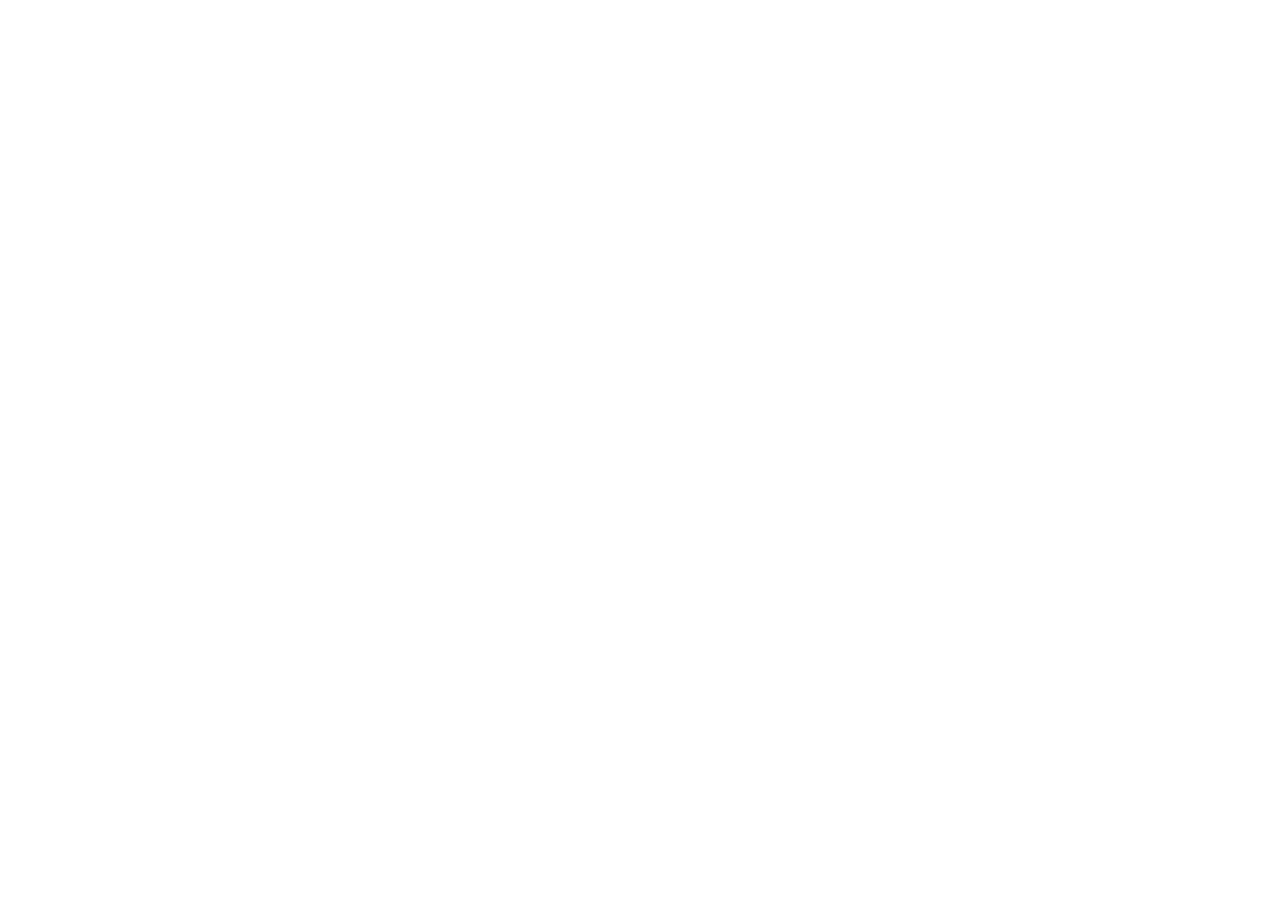
==== commit 6558bc3d: "Follow the kites-demos → preview repo rename Co-Authored-By: Claude Opus 5 <noreply@anthropic.com>" ====
--- a/index.html
+++ b/index.html
@@ -1,37 +1 @@
-<!doctype html><html lang="en"><head><meta charset="utf-8"><meta name="viewport" content="width=device-width, initial-scale=1"><meta name="theme-color" content="#092438"><title>Ideas in mind. Impact in print. | Print & Go Fast Print</title><meta name="description" content="Print & Go Fast Print, Wisma Central, Kuala Lumpur. Digital and offset printing, business cards, banners and finishing. Build your print brief and enquire."><link rel="icon" href="assets/favicon.svg" type="image/svg+xml"><link rel="preload" href="assets/dm-sans.woff2" as="font" type="font/woff2" crossorigin><link rel="stylesheet" href="assets/tokens.css"><link rel="stylesheet" href="assets/style.css"><link rel="stylesheet" href="assets/kinetic.css"><script type="module" src="assets/site.js"></script></head><body id="top" class="home"><a class="skip-link" href="#main">Skip to content</a><header class="site-header"><div class="nav-wrap"><a class="brand" href="index.html" aria-label="Print and Go home"><img src="assets/brand-header.jpg" alt="Print & Go Fast Print" width="990" height="100"></a><nav id="main-nav" aria-label="Main navigation"><a href="printingservices.html">Printing</a><a href="otherservices.html">Finishing</a><a href="aboutus.html">Our story</a><a href="contactus.html">Find us</a></nav><a class="button header-cta" href="contactus.html">Start your print <span class="arrow">↗</span></a><button class="menu-toggle" aria-expanded="false" aria-controls="main-nav" aria-label="Open navigation"><span></span><span></span></button></div></header><main id="main"><section class="hero" aria-labelledby="hero-title">
-  <picture class="hero-image"><img src="assets/hero-print.webp" alt="Concept visual of hands sharing a blue business card above freshly printed stationery" fetchpriority="high" width="1600" height="900"></picture>
-  <div class="hero-shade"></div>
-  <div class="hero-content"><p class="eyebrow light"><span class="small-cross">+</span> YOUR IDEAS, BEAUTIFULLY PRINTED.</p>
-    <h1 id="hero-title" class="kinetic" aria-label="Ideas in mind. Impact in print."><span class="line" aria-hidden="true"><span>Ideas in mind.</span></span><span class="line" aria-hidden="true"><span>Impact in <em class="kin-cycle"><span>print.</span><span>colour.</span><span>detail.</span></em></span></span></h1>
-    <p class="hero-description">From a single business card to your next big campaign.<br> Good print. A friendly team. Right here in KL.</p>
-    <a class="button light-button magnetic" href="contactus.html">Let’s make it happen <span class="arrow">↗</span></a>
-  </div>
-  <div class="hero-bottom"><a class="scroll-cue" href="#intro"><span>↓</span> DISCOVER THE POSSIBILITIES</a><div class="hero-caption"><span class="caption-mark">✳</span><p>Small quantities.<br>Endless possibilities.</p></div><button class="motion-toggle" type="button" aria-pressed="false" aria-label="Pause motion">Ⅱ <span>Motion on</span></button></div>
-  <div class="hero-glass"><span class="mini-label">FROM SCREEN TO SOMETHING REAL</span><div><strong>Make your<br>next impression.</strong><a href="printingservices.html#business-cards" aria-label="Explore business card printing">↗</a></div><div class="glass-rule"></div><span>BUSINESS CARDS / BROCHURES / MORE</span></div>
-</section>
-<section id="intro" class="section intro-section">
- <div class="editorial-head reveal"><span class="label">A little about us</span><h2>For the everyday essentials.<br>And the <span class="muted">anything-but-ordinary.</span></h2></div>
- <div class="about-grid">
-  <article class="panel navy reveal"><span class="mini-label">PRINT ON YOUR TERMS</span><span class="panel-symbol" aria-hidden="true">↗</span><h3>One copy?<br>One big idea?<br>We’re here for both.</h3><p>Print what you need, with options that fit the job.</p><a class="inline-link light" href="whyprintngo.html">Why Print & Go <span>↗</span></a></article>
-  <a class="panel image-panel reveal" href="printingservices.html"><img src="assets/stationery.webp" loading="lazy" alt="Concept arrangement of blue business cards, brochures and envelopes" width="800" height="600"><span class="floating-label">Made to make an impression ↗</span></a>
-  <article class="panel paper-panel reveal"><span class="mini-label">YOUR LOCAL PRINT PARTNER</span><strong class="year">2004<span>EST.</span></strong><h3>Rooted in KL.<br>Ready for your next idea.</h3><p>Find our team at Wisma Central, Jalan Ampang.</p><a class="inline-link" href="aboutus.html">Meet Print & Go <span>↗</span></a></article>
- </div>
- <div class="fact-row reveal"><div><strong>A4 / A3</strong><span>Everyday digital print</span></div><div><strong>Small runs</strong><span>Print only what you need</span></div><div><strong>Big formats</strong><span>Banners, posters & more</span></div><div><strong>One stop</strong><span>Printing through to finishing</span></div></div>
-</section>
-<section class="section services-section" id="services">
- <div class="service-layout"><div class="service-intro reveal"><span class="label">What we do</span><h2>From the palm<br>of your hand.<br>To the <span class="muted">bigger picture.</span></h2><p>Business essentials, everyday documents and print that makes people look twice.</p><a class="button dark-button" href="printingservices.html">Explore all services <span class="arrow">↗</span></a></div>
- <a class="feature-service reveal" href="printingservices.html#business-cards"><img src="assets/stationery.webp" loading="lazy" alt="Tactile blue and white printed stationery" width="800" height="600"><span class="floating-label top">BUSINESS ESSENTIALS</span><div class="service-image-caption"><h3>Small format.<br>Lasting impression.</h3><span class="round-arrow">↗</span></div></a>
- <div class="side-service reveal"><a href="printingservices.html#large-format"><div class="small-service-image"><img src="assets/production.webp" loading="lazy" alt="Concept close-up of a large-format printer producing vibrant graphics" width="800" height="600"><span class="floating-label">Make it big ↗</span></div><h3>More room for your message.</h3><p>Banners, buntings, posters and stickers, ready to stand out.</p></a><a class="inline-link" href="otherservices.html">Finishing touches <span>↗</span></a></div></div>
-</section>
-<section class="process-section section">
- <div class="editorial-head reveal"><span class="label">A simpler way to print</span><h2>Your idea.<br><span class="muted">A clear next step.</span></h2></div>
- <div class="process-grid"><article class="reveal"><span class="step-no">01 /</span><h3>Tell us the plan.</h3><p>Choose your format, quantity and timing. We’ll help with the details.</p></article><article class="reveal"><span class="step-no">02 /</span><h3>Get it just right.</h3><p>Confirm your artwork, materials, price and turnaround with our team.</p></article><article class="reveal"><span class="step-no">03 /</span><h3>Bring it to life.</h3><p>We print and finish your job, ready for the next thing on your list.</p></article></div>
-</section>
-<section class="brief-section section" id="print-brief"><div class="brief-copy reveal"><span class="label">Start with the details</span><h2>Less back-and-forth.<br><span class="muted">More getting it done.</span></h2><p>A few details now make the next conversation easier. Build a print brief, then take it to our team.</p><ul class="checklist"><li>Your specifications, in one place</li><li>A clear email handoff</li><li>Final pricing confirmed by our team</li></ul></div><div class="brief-module reveal" data-brief>
- <div class="module-top"><span>YOUR PRINT BRIEF</span><span class="draft-state">Draft</span></div>
- <form class="brief-form"><label>What are we making?<select name="product"><option value="business-cards">Business cards</option><option value="digital">Digital print — A4 / A3</option><option value="offset">Brochures & offset print</option><option value="large-format">Banners, posters & stickers</option><option value="binding">Binding & finishing</option></select></label><div class="field-row"><label>Quantity<input name="quantity" type="number" value="100" min="1" max="100000" required inputmode="numeric"></label><label>When do you need it?<input name="deadline" type="date"></label></div><label>Anything else?<textarea name="details" maxlength="1500" rows="2" placeholder="Size, paper, finish, or a question for us…"></textarea></label><div class="brief-summary" aria-live="polite"><span>Your starting point</span><strong data-summary>100 × Business cards</strong><small>Price and turnaround confirmed after review.</small></div><button class="button dark-button" type="submit">Prepare my enquiry <span class="arrow">↗</span></button><p class="form-note">Nothing is sent until you choose to email our team.</p></form>
- <div class="brief-ready" hidden tabindex="-1"><span class="label">BRIEF PREPARED</span><h3>A better starting point.</h3><p data-ready-summary></p><code data-reference></code><div class="ready-actions"><a data-email class="button blue-button" href="mailto:printngo@gmail.com">Open email <span class="arrow">↗</span></a><button type="button" class="inline-link" data-download>Download brief ↓</button><button type="button" class="plain-button" data-edit>Edit details</button></div><p class="form-note">This reference labels your draft; it is not an order confirmation. Attach artwork in your email app before sending.</p></div>
-</div>
-</section>
-<section class="section faq-section"><div class="reveal"><span class="label">Good to know</span><h2>A few answers.<br><span class="muted">Before you print.</span></h2></div><div class="faq-list reveal"><details><summary>Can I print a small quantity?<span>+</span></summary><p>Yes. Print & Go offers print-on-demand services. Tell us what you need and we’ll confirm the suitable process and quantity for your product.</p></details><details><summary>How soon can my order be ready?<span>+</span></summary><p>Timing depends on the product, quantity, artwork and finish. Share your deadline when you enquire so our team can confirm what’s possible.</p></details><details><summary>What if I’m not sure about the specifications?<span>+</span></summary><p>Start with the purpose and quantity. Our team can discuss the size, material and finish with you before confirming the job.</p></details><details><summary>Where can I find you?<span>+</span></summary><p>We’re at Lot 1.44 & 1.45, Ground Floor, Wisma Central, Jalan Ampang, Kuala Lumpur. Please call ahead to confirm opening hours.</p><a class="inline-link" href="contactus.html">Contact & directions ↗</a></details></div></section>
-</main><footer class="site-footer"><div class="footer-cta"><div><span class="label inverse">FROM IDEA TO IN YOUR HANDS</span><h2>Let’s make<br>something <span>real.</span></h2></div><a class="button light-button magnetic" href="contactus.html">Tell us what you have in mind <span class="arrow">↗</span></a></div><div class="footer-grid"><div><a class="brand" href="index.html" aria-label="Print and Go home"><img src="assets/brand-header.jpg" alt="Print & Go Fast Print" width="990" height="100"></a><p>Your one-stop print shop.<br>Wisma Central, Kuala Lumpur.</p></div><div><h3>Explore</h3><a href="printingservices.html">Printing services</a><a href="otherservices.html">Finishing & more</a><a href="aboutus.html">Our story</a><a href="whyprintngo.html">Why Print & Go</a></div><div><h3>Come say hello</h3><p>Lot 1.44 & 1.45, Ground Floor<br>Wisma Central, Jalan Ampang<br>50450 Kuala Lumpur</p><a href="contactus.html">Contact & directions ↗</a></div><div><h3>Let’s talk print</h3><a href="tel:+60321663235">03-2166 3235</a><a href="tel:+60167003007">016-700 3007</a><a href="mailto:printngo@gmail.com">printngo@gmail.com</a><a href="getqrcode.html">Save our details ↗</a></div></div><div class="footer-bottom"><span>© Print & Go Fast Print</span><span>Ideas in mind. Impact in print.</span><a href="#top">Back to top ↑</a></div></footer></body></html>+<!doctype html><html lang="en"><head><meta charset="utf-8"><meta name="robots" content="noindex"><title>Home | Print &amp; Go Fast Print</title><link rel="canonical" href="https://kites-studio.github.io/preview/t1-quote/index.html?skin=printngo"><meta http-equiv="refresh" content="0;url=https://kites-studio.github.io/preview/t1-quote/index.html?skin=printngo"><script>location.replace("https://kites-studio.github.io/preview/t1-quote/index.html?skin=printngo"+location.hash)</script></head><body style="font-family:system-ui;padding:2rem"><p>This preview has moved. <a href="https://kites-studio.github.io/preview/t1-quote/index.html?skin=printngo">Continue to Print &amp; Go</a>.</p></body></html>
